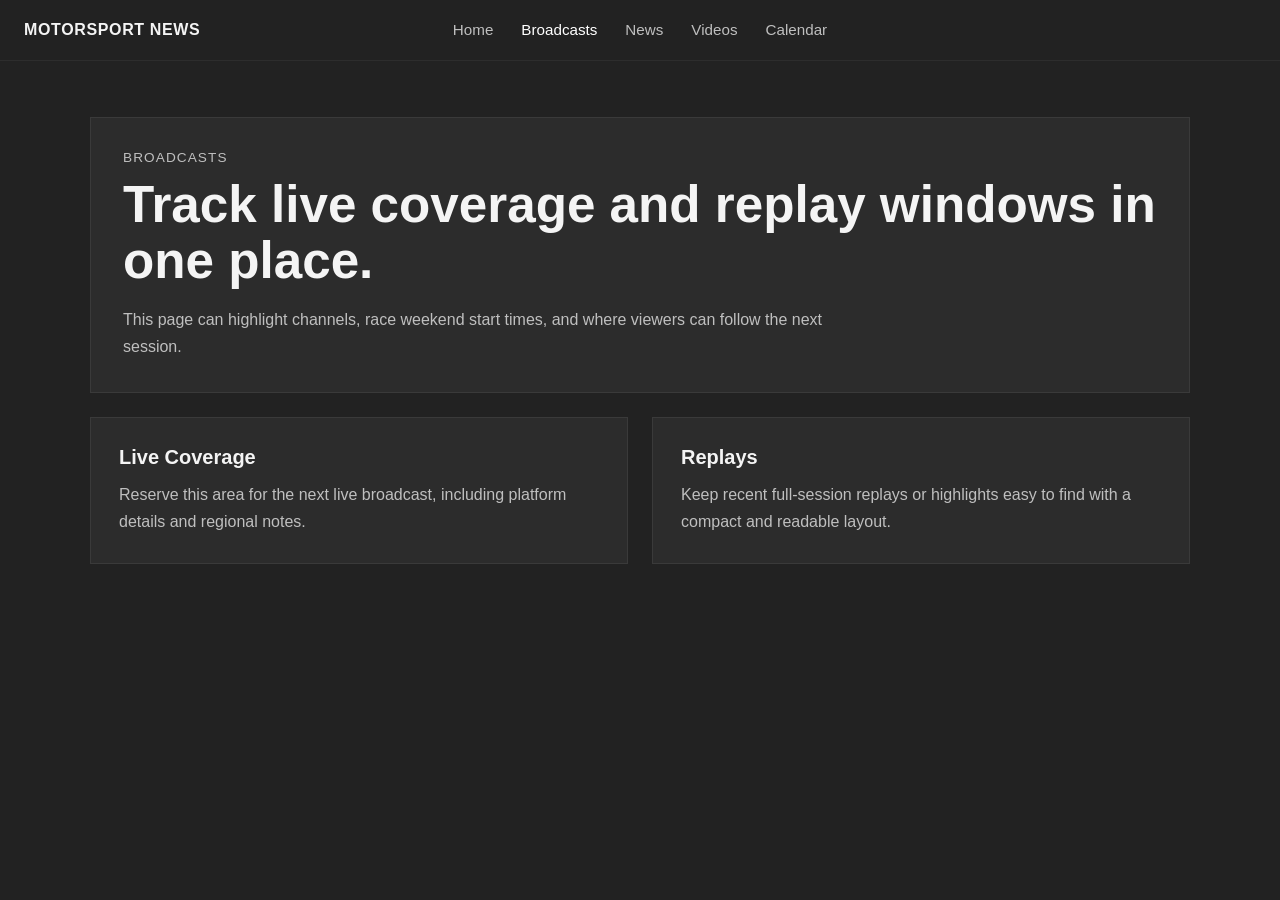
==== broadcasts.html @ 0280ee42 "Pages added" ====
<!DOCTYPE html>
<html lang="en">
<head>
  <meta charset="UTF-8">
  <meta name="viewport" content="width=device-width, initial-scale=1.0">
  <title>Motorsport News | Broadcasts</title>
  <link rel="stylesheet" href="styles.css">
</head>
<body>
  <header class="site-header">
    <nav class="top-nav" aria-label="Main navigation">
      <a class="logo" href="index.html">Motorsport News</a>

      <ul class="nav-links">
        <li><a href="index.html">Home</a></li>
        <li><a class="active" href="broadcasts.html" aria-current="page">Broadcasts</a></li>
        <li><a href="news.html">News</a></li>
        <li><a href="videos.html">Videos</a></li>
        <li><a href="calendar.html">Calendar</a></li>
      </ul>

      <div class="nav-spacer" aria-hidden="true"></div>
    </nav>
  </header>

  <main class="page-shell">
    <section class="hero">
      <p class="eyebrow">Broadcasts</p>
      <h1>Track live coverage and replay windows in one place.</h1>
      <p class="intro">
        This page can highlight channels, race weekend start times, and where viewers can follow the next session.
      </p>
    </section>

    <section class="content-grid">
      <article class="content-card">
        <h2>Live Coverage</h2>
        <p>Reserve this area for the next live broadcast, including platform details and regional notes.</p>
      </article>
      <article class="content-card">
        <h2>Replays</h2>
        <p>Keep recent full-session replays or highlights easy to find with a compact and readable layout.</p>
      </article>
    </section>
  </main>
</body>
</html>
---- styles.css ----
:root {
  color-scheme: dark;
  --page-bg: #222222;
  --header-bg: #222222;
  --panel-bg: #2c2c2c;
  --panel-border: #3a3a3a;
  --text: #f4f4f4;
  --text-muted: #bfbfbf;
  --link-hover: #ffffff;
}

* {
  box-sizing: border-box;
}

html {
  background: var(--page-bg);
}

body {
  margin: 0;
  min-height: 100vh;
  font-family: "Segoe UI", Tahoma, Geneva, Verdana, sans-serif;
  background: var(--page-bg);
  color: var(--text);
}

.site-header {
  width: 100%;
  background: var(--header-bg);
  border-bottom: 1px solid rgba(255, 255, 255, 0.05);
}

.top-nav {
  display: grid;
  grid-template-columns: 1fr auto 1fr;
  align-items: center;
  width: 100%;
  min-height: 60px;
  padding: 0 24px;
}

.logo {
  justify-self: start;
  color: var(--text);
  font-size: 1rem;
  font-weight: 700;
  letter-spacing: 0.04em;
  text-transform: uppercase;
  text-decoration: none;
  white-space: nowrap;
}

.nav-links {
  display: flex;
  align-items: center;
  justify-content: center;
  gap: 28px;
  margin: 0;
  padding: 0;
  list-style: none;
}

.nav-links a {
  color: var(--text-muted);
  text-decoration: none;
  font-size: 0.95rem;
  transition: color 0.2s ease;
}

.nav-links a:hover,
.nav-links a:focus-visible,
.nav-links a.active {
  color: var(--link-hover);
}

.nav-spacer {
  justify-self: end;
  width: 160px;
}

.page-shell {
  width: min(1100px, calc(100% - 48px));
  margin: 0 auto;
  padding: 56px 0 72px;
}

.hero {
  padding: 32px;
  border: 1px solid var(--panel-border);
  background: var(--panel-bg);
}

.eyebrow {
  margin: 0 0 12px;
  color: var(--text-muted);
  font-size: 0.85rem;
  text-transform: uppercase;
  letter-spacing: 0.08em;
}

.hero h1 {
  margin: 0 0 16px;
  font-size: clamp(2rem, 4vw, 3.4rem);
  line-height: 1.1;
}

.intro {
  margin: 0;
  max-width: 720px;
  color: var(--text-muted);
  font-size: 1rem;
  line-height: 1.7;
}

.content-grid {
  display: flex;
  gap: 24px;
  margin-top: 24px;
  flex-wrap: wrap;
}

.content-card {
  flex: 1 1 320px;
  padding: 28px;
  border: 1px solid var(--panel-border);
  background: var(--panel-bg);
}

.content-card h2 {
  margin: 0 0 12px;
  font-size: 1.25rem;
}

.content-card p {
  margin: 0;
  color: var(--text-muted);
  line-height: 1.7;
}

@media (max-width: 900px) {
  .top-nav {
    grid-template-columns: 1fr;
    gap: 16px;
    padding: 16px 24px;
  }

  .logo,
  .nav-spacer {
    justify-self: center;
  }

  .nav-links {
    flex-wrap: wrap;
    gap: 16px 20px;
  }

  .nav-spacer {
    display: none;
  }
}

@media (max-width: 600px) {
  .page-shell {
    width: min(100% - 32px, 1100px);
    padding: 40px 0 56px;
  }

  .hero,
  .content-card {
    padding: 24px;
  }
}
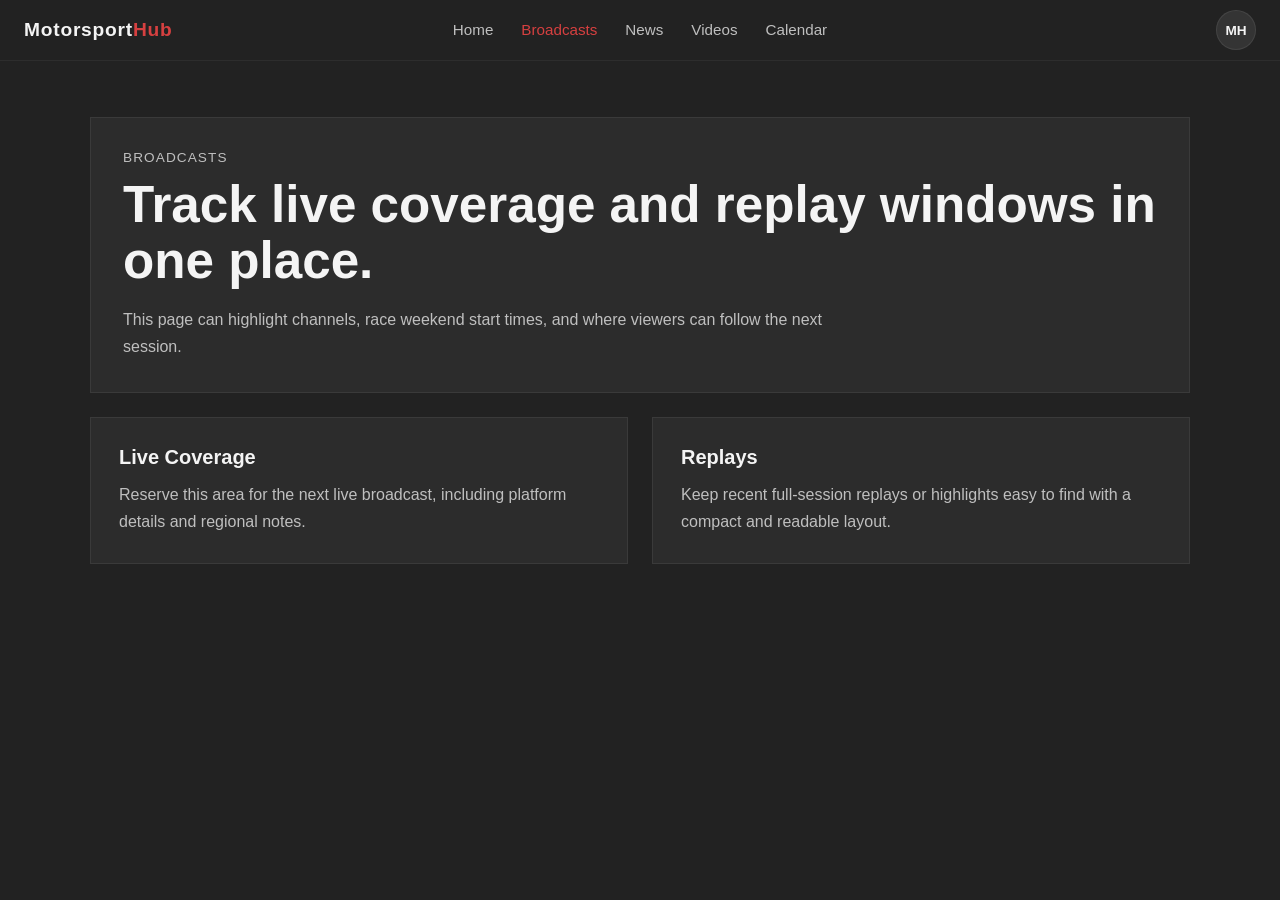
==== commit 8260c0ab: "Branding and account" ====
--- a/broadcasts.html
+++ b/broadcasts.html
@@ -3,13 +3,13 @@
 <head>
   <meta charset="UTF-8">
   <meta name="viewport" content="width=device-width, initial-scale=1.0">
-  <title>Motorsport News | Broadcasts</title>
+  <title>MotorsportHub | Broadcasts</title>
   <link rel="stylesheet" href="styles.css">
 </head>
 <body>
   <header class="site-header">
     <nav class="top-nav" aria-label="Main navigation">
-      <a class="logo" href="index.html">Motorsport News</a>
+      <a class="logo" href="index.html">Motorsport<span class="logo-accent">Hub</span></a>
 
       <ul class="nav-links">
         <li><a href="index.html">Home</a></li>
@@ -19,7 +19,9 @@
         <li><a href="calendar.html">Calendar</a></li>
       </ul>
 
-      <div class="nav-spacer" aria-hidden="true"></div>
+      <div class="nav-spacer">
+        <a class="profile-button" href="#" aria-label="Profile">MH</a>
+      </div>
     </nav>
   </header>
 
--- a/styles.css
+++ b/styles.css
@@ -6,7 +6,10 @@
   --panel-border: #3a3a3a;
   --text: #f4f4f4;
   --text-muted: #bfbfbf;
-  --link-hover: #ffffff;
+  --brand-red: #d64040;
+  --link-hover: #f8f8f8;
+  --profile-bg: #343434;
+  --profile-border: rgba(255, 255, 255, 0.08);
 }
 
 * {
@@ -43,12 +46,18 @@
 .logo {
   justify-self: start;
   color: var(--text);
-  font-size: 1rem;
+  display: inline-flex;
+  align-items: center;
+  gap: 0;
+  font-size: 1.2rem;
   font-weight: 700;
   letter-spacing: 0.04em;
-  text-transform: uppercase;
   text-decoration: none;
   white-space: nowrap;
+}
+
+.logo-accent {
+  color: var(--brand-red);
 }
 
 .nav-links {
@@ -69,14 +78,40 @@
 }
 
 .nav-links a:hover,
-.nav-links a:focus-visible,
+.nav-links a:focus-visible {
+  color: var(--link-hover);
+}
+
 .nav-links a.active {
-  color: var(--link-hover);
+  color: var(--brand-red);
 }
 
 .nav-spacer {
+  display: flex;
   justify-self: end;
   width: 160px;
+  justify-content: flex-end;
+}
+
+.profile-button {
+  display: inline-flex;
+  align-items: center;
+  justify-content: center;
+  width: 40px;
+  height: 40px;
+  border-radius: 50%;
+  border: 1px solid var(--profile-border);
+  background: var(--profile-bg);
+  color: var(--text);
+  font-size: 0.85rem;
+  font-weight: 700;
+  text-decoration: none;
+}
+
+.profile-button:hover,
+.profile-button:focus-visible {
+  background: #3a3a3a;
+  color: var(--link-hover);
 }
 
 .page-shell {
@@ -156,7 +191,7 @@
   }
 
   .nav-spacer {
-    display: none;
+    width: auto;
   }
 }
 
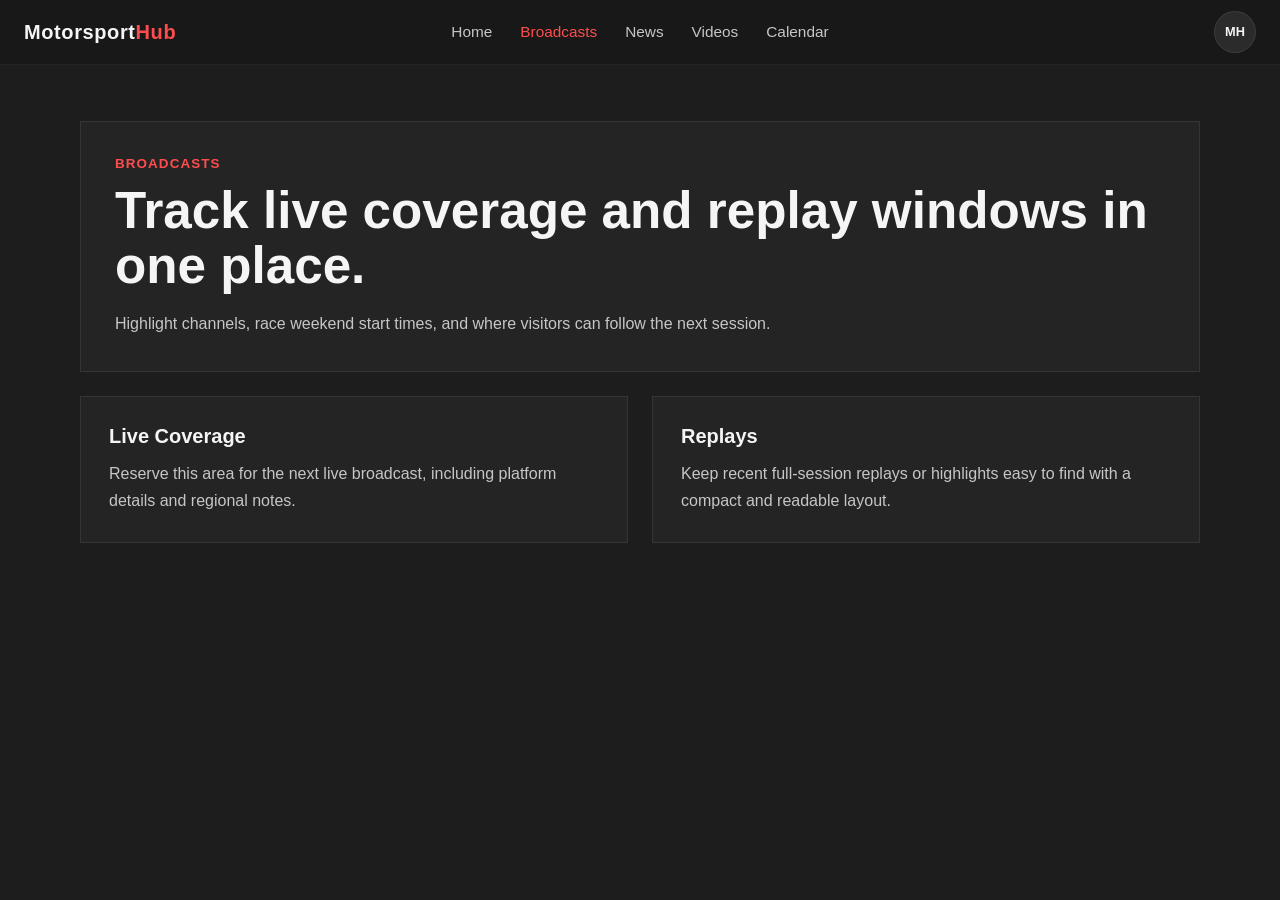
==== commit 5f3c9580: "PHP to HTML fix" ====
--- a/broadcasts.html
+++ b/broadcasts.html
@@ -4,12 +4,14 @@
   <meta charset="UTF-8">
   <meta name="viewport" content="width=device-width, initial-scale=1.0">
   <title>MotorsportHub | Broadcasts</title>
-  <link rel="stylesheet" href="styles.css">
+  <link rel="stylesheet" href="assets/css/styles.css">
 </head>
 <body>
   <header class="site-header">
     <nav class="top-nav" aria-label="Main navigation">
-      <a class="logo" href="index.html">Motorsport<span class="logo-accent">Hub</span></a>
+      <a class="logo" href="index.html" aria-label="MotorsportHub home">
+        <span class="logo-text">Motorsport</span><span class="logo-accent">Hub</span>
+      </a>
 
       <ul class="nav-links">
         <li><a href="index.html">Home</a></li>
@@ -19,8 +21,10 @@
         <li><a href="calendar.html">Calendar</a></li>
       </ul>
 
-      <div class="nav-spacer">
-        <a class="profile-button" href="#" aria-label="Profile">MH</a>
+      <div class="header-actions">
+        <a class="profile-button" href="account.html" aria-label="Account">
+          <span aria-hidden="true">MH</span>
+        </a>
       </div>
     </nav>
   </header>
@@ -30,7 +34,7 @@
       <p class="eyebrow">Broadcasts</p>
       <h1>Track live coverage and replay windows in one place.</h1>
       <p class="intro">
-        This page can highlight channels, race weekend start times, and where viewers can follow the next session.
+        Highlight channels, race weekend start times, and where visitors can follow the next session.
       </p>
     </section>
 
--- a/assets/css/styles.css
+++ b/assets/css/styles.css
@@ -0,0 +1,231 @@
+:root {
+  color-scheme: dark;
+  --page-bg: #1d1d1d;
+  --header-bg: #181818;
+  --panel-bg: #242424;
+  --panel-border: #353535;
+  --text: #f5f5f5;
+  --text-muted: #c6c6c6;
+  --accent-red: #ff4d4f;
+  --accent-red-strong: #ff6769;
+  --hover-text: #ffffff;
+  --profile-bg: #2b2b2b;
+  --profile-border: rgba(255, 255, 255, 0.08);
+}
+
+* {
+  box-sizing: border-box;
+}
+
+html {
+  background: var(--page-bg);
+}
+
+body {
+  margin: 0;
+  min-height: 100vh;
+  background: var(--page-bg);
+  color: var(--text);
+  font-family: "Segoe UI", Tahoma, Geneva, Verdana, sans-serif;
+}
+
+a {
+  color: inherit;
+}
+
+.site-header {
+  width: 100%;
+  background: var(--header-bg);
+  border-bottom: 1px solid rgba(255, 255, 255, 0.05);
+}
+
+.top-nav {
+  display: grid;
+  grid-template-columns: minmax(180px, 1fr) auto minmax(180px, 1fr);
+  align-items: center;
+  gap: 20px;
+  min-height: 64px;
+  padding: 0 24px;
+}
+
+.logo {
+  display: inline-flex;
+  align-items: center;
+  justify-self: start;
+  font-size: 1.25rem;
+  font-weight: 700;
+  letter-spacing: 0.03em;
+  text-decoration: none;
+  white-space: nowrap;
+}
+
+.logo-text {
+  color: var(--text);
+}
+
+.logo-accent {
+  color: var(--accent-red);
+}
+
+.nav-links {
+  display: flex;
+  align-items: center;
+  justify-content: center;
+  gap: 28px;
+  margin: 0;
+  padding: 0;
+  list-style: none;
+}
+
+.nav-links a {
+  color: var(--text-muted);
+  text-decoration: none;
+  font-size: 0.96rem;
+  line-height: 1;
+  transition: color 0.18s ease;
+}
+
+.nav-links a:hover,
+.nav-links a:focus-visible {
+  color: var(--hover-text);
+}
+
+.nav-links a.active {
+  color: var(--accent-red);
+}
+
+.header-actions {
+  display: flex;
+  align-items: center;
+  justify-content: flex-end;
+  justify-self: end;
+}
+
+.profile-button {
+  display: inline-flex;
+  align-items: center;
+  justify-content: center;
+  width: 42px;
+  height: 42px;
+  aspect-ratio: 1 / 1;
+  border-radius: 999px;
+  border: 1px solid var(--profile-border);
+  background: var(--profile-bg);
+  color: var(--text);
+  font-size: 0.8rem;
+  font-weight: 700;
+  line-height: 1;
+  text-decoration: none;
+  overflow: hidden;
+  transition: background-color 0.18s ease, border-color 0.18s ease, color 0.18s ease;
+}
+
+.profile-button:hover,
+.profile-button:focus-visible {
+  background: #343434;
+  color: var(--hover-text);
+}
+
+.profile-button.active {
+  border-color: rgba(255, 77, 79, 0.7);
+  color: var(--accent-red);
+}
+
+.page-shell {
+  width: min(1120px, calc(100% - 48px));
+  margin: 0 auto;
+  padding: 56px 0 72px;
+}
+
+.hero,
+.content-card {
+  background: var(--panel-bg);
+  border: 1px solid var(--panel-border);
+}
+
+.hero {
+  padding: 34px;
+}
+
+.eyebrow {
+  margin: 0 0 12px;
+  color: var(--accent-red);
+  font-size: 0.84rem;
+  font-weight: 600;
+  letter-spacing: 0.08em;
+  text-transform: uppercase;
+}
+
+.hero h1 {
+  margin: 0 0 16px;
+  font-size: clamp(2rem, 4vw, 3.4rem);
+  line-height: 1.08;
+}
+
+.intro {
+  margin: 0;
+  max-width: 760px;
+  color: var(--text-muted);
+  line-height: 1.7;
+}
+
+.content-grid {
+  display: flex;
+  flex-wrap: wrap;
+  gap: 24px;
+  margin-top: 24px;
+}
+
+.content-card {
+  flex: 1 1 320px;
+  padding: 28px;
+}
+
+.content-card h2 {
+  margin: 0 0 12px;
+  font-size: 1.25rem;
+}
+
+.content-card p {
+  margin: 0;
+  color: var(--text-muted);
+  line-height: 1.7;
+}
+
+@media (max-width: 920px) {
+  .top-nav {
+    grid-template-columns: 1fr;
+    justify-items: center;
+    padding: 18px 24px;
+  }
+
+  .logo,
+  .header-actions {
+    justify-self: center;
+  }
+
+  .nav-links {
+    flex-wrap: wrap;
+    gap: 16px 20px;
+  }
+}
+
+@media (max-width: 640px) {
+  .page-shell {
+    width: min(100% - 32px, 1120px);
+    padding: 40px 0 56px;
+  }
+
+  .hero,
+  .content-card {
+    padding: 24px;
+  }
+
+  .logo {
+    font-size: 1.08rem;
+  }
+
+  .nav-links {
+    gap: 14px 16px;
+  }
+}
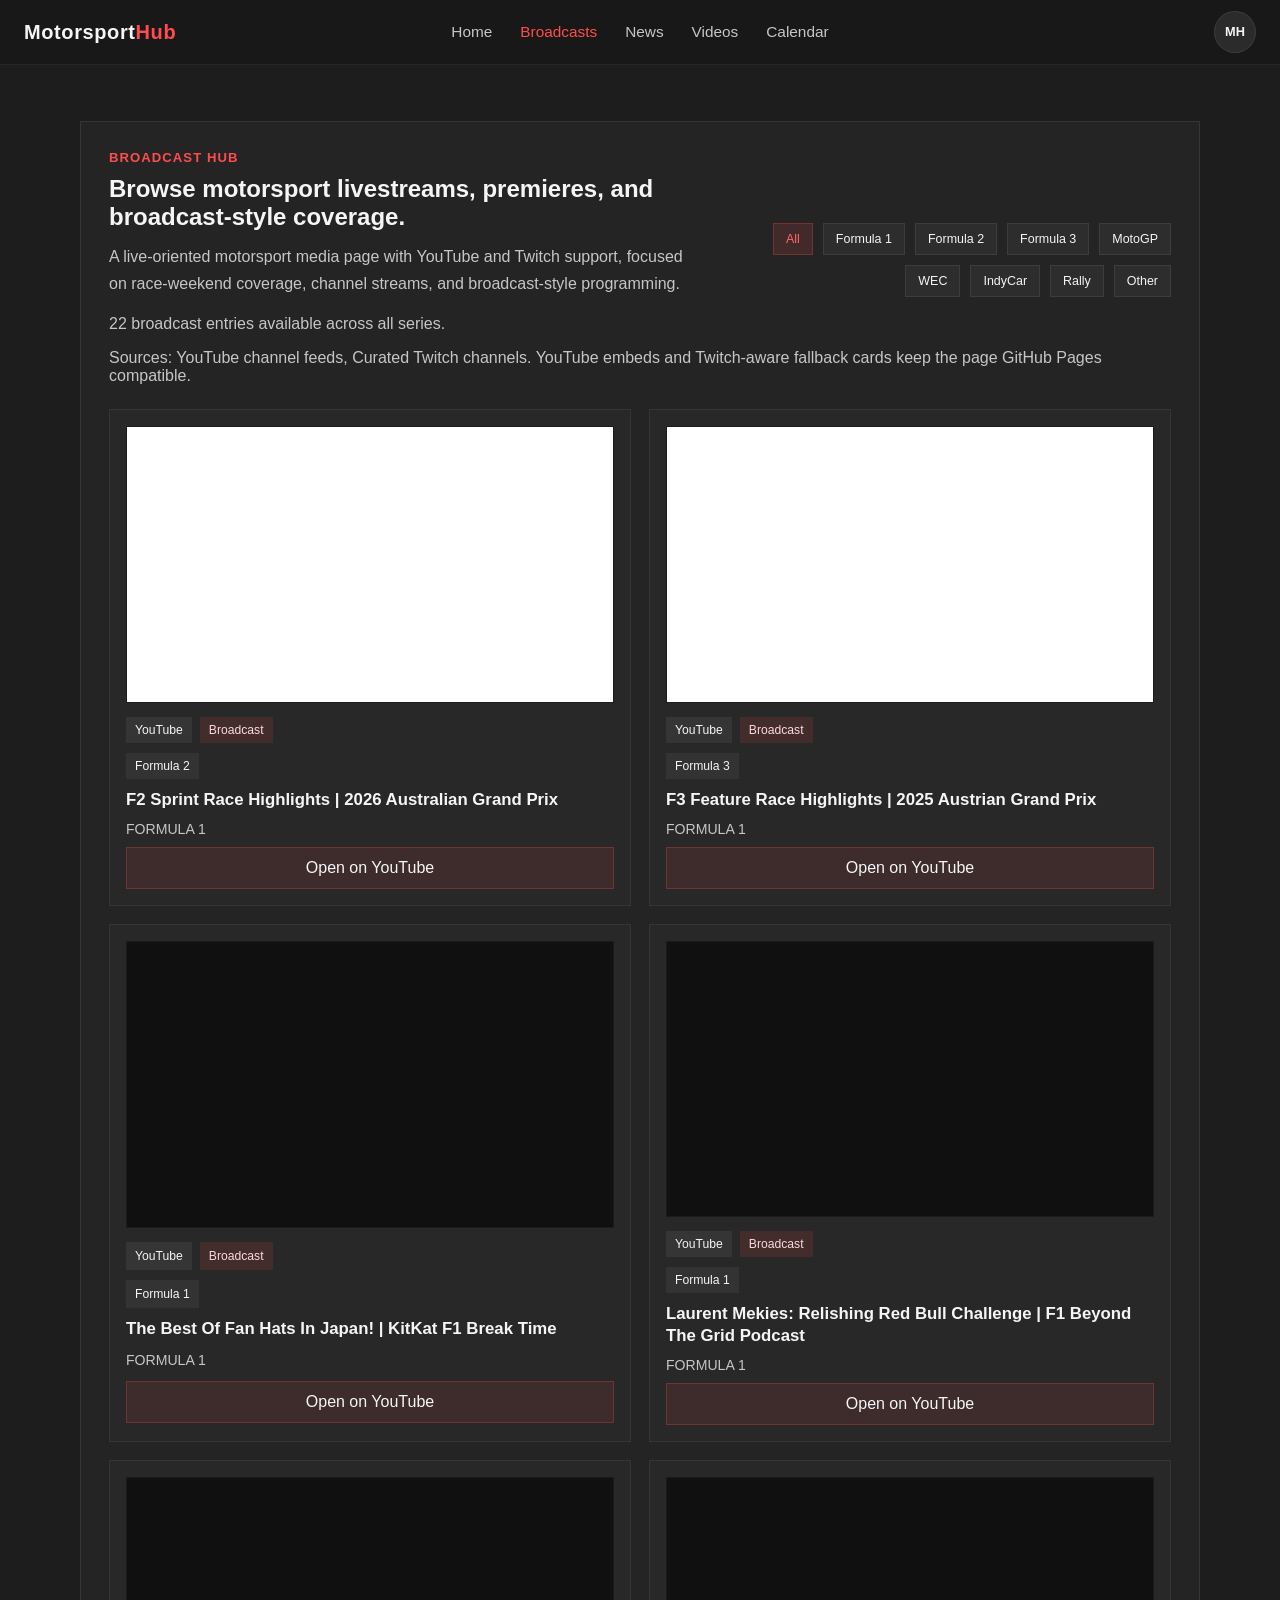
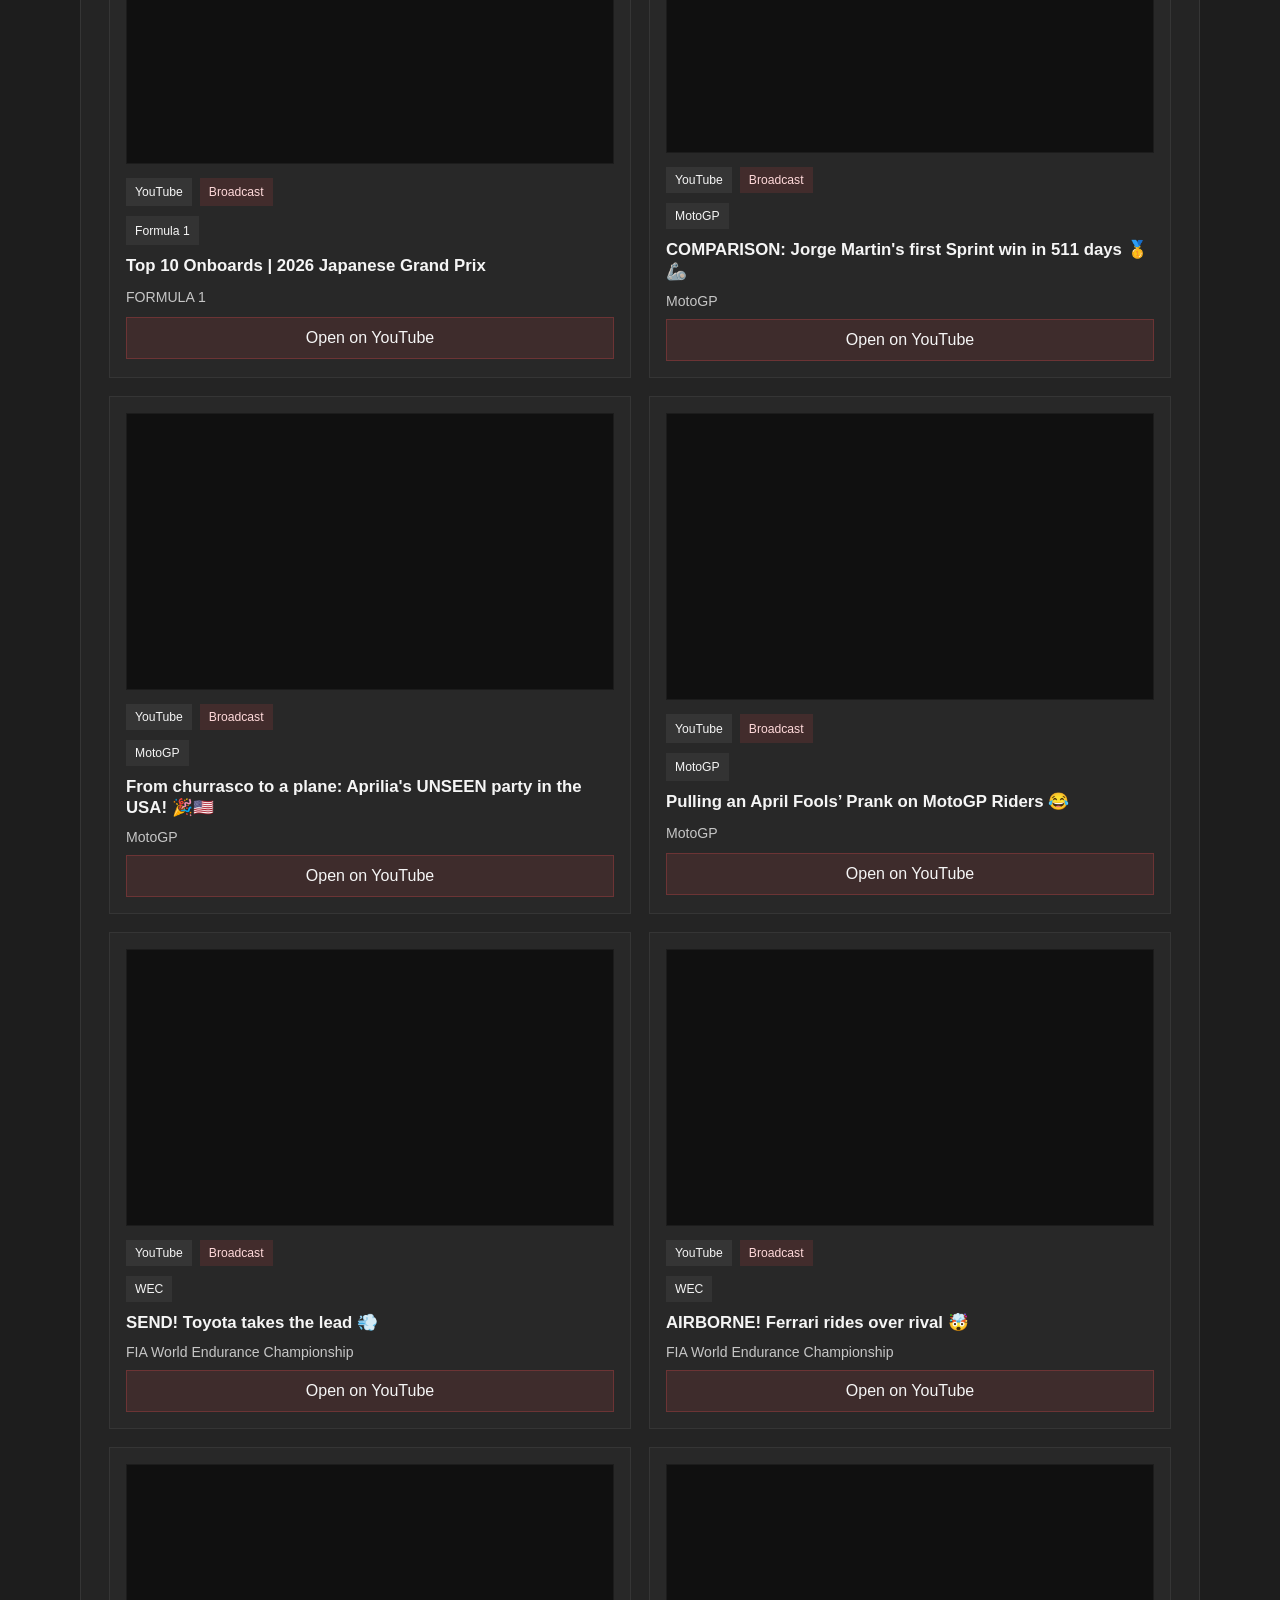
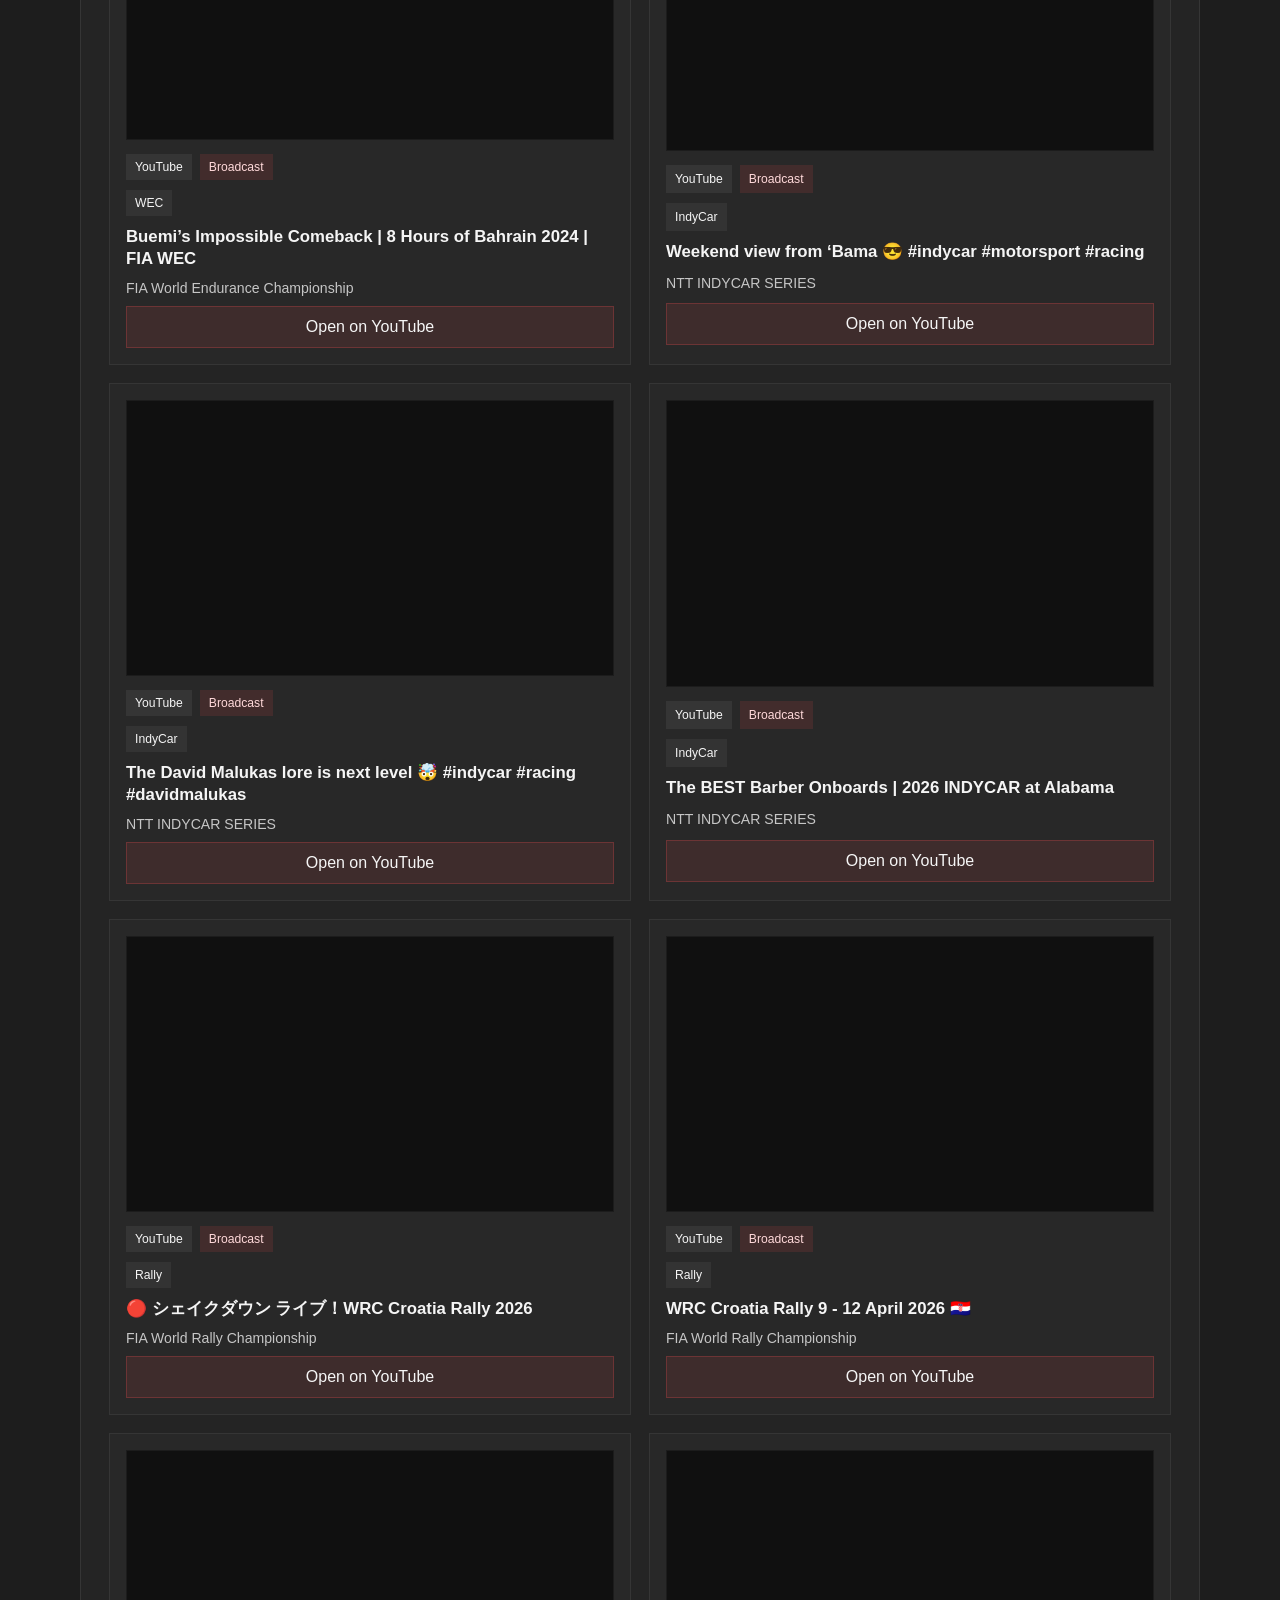
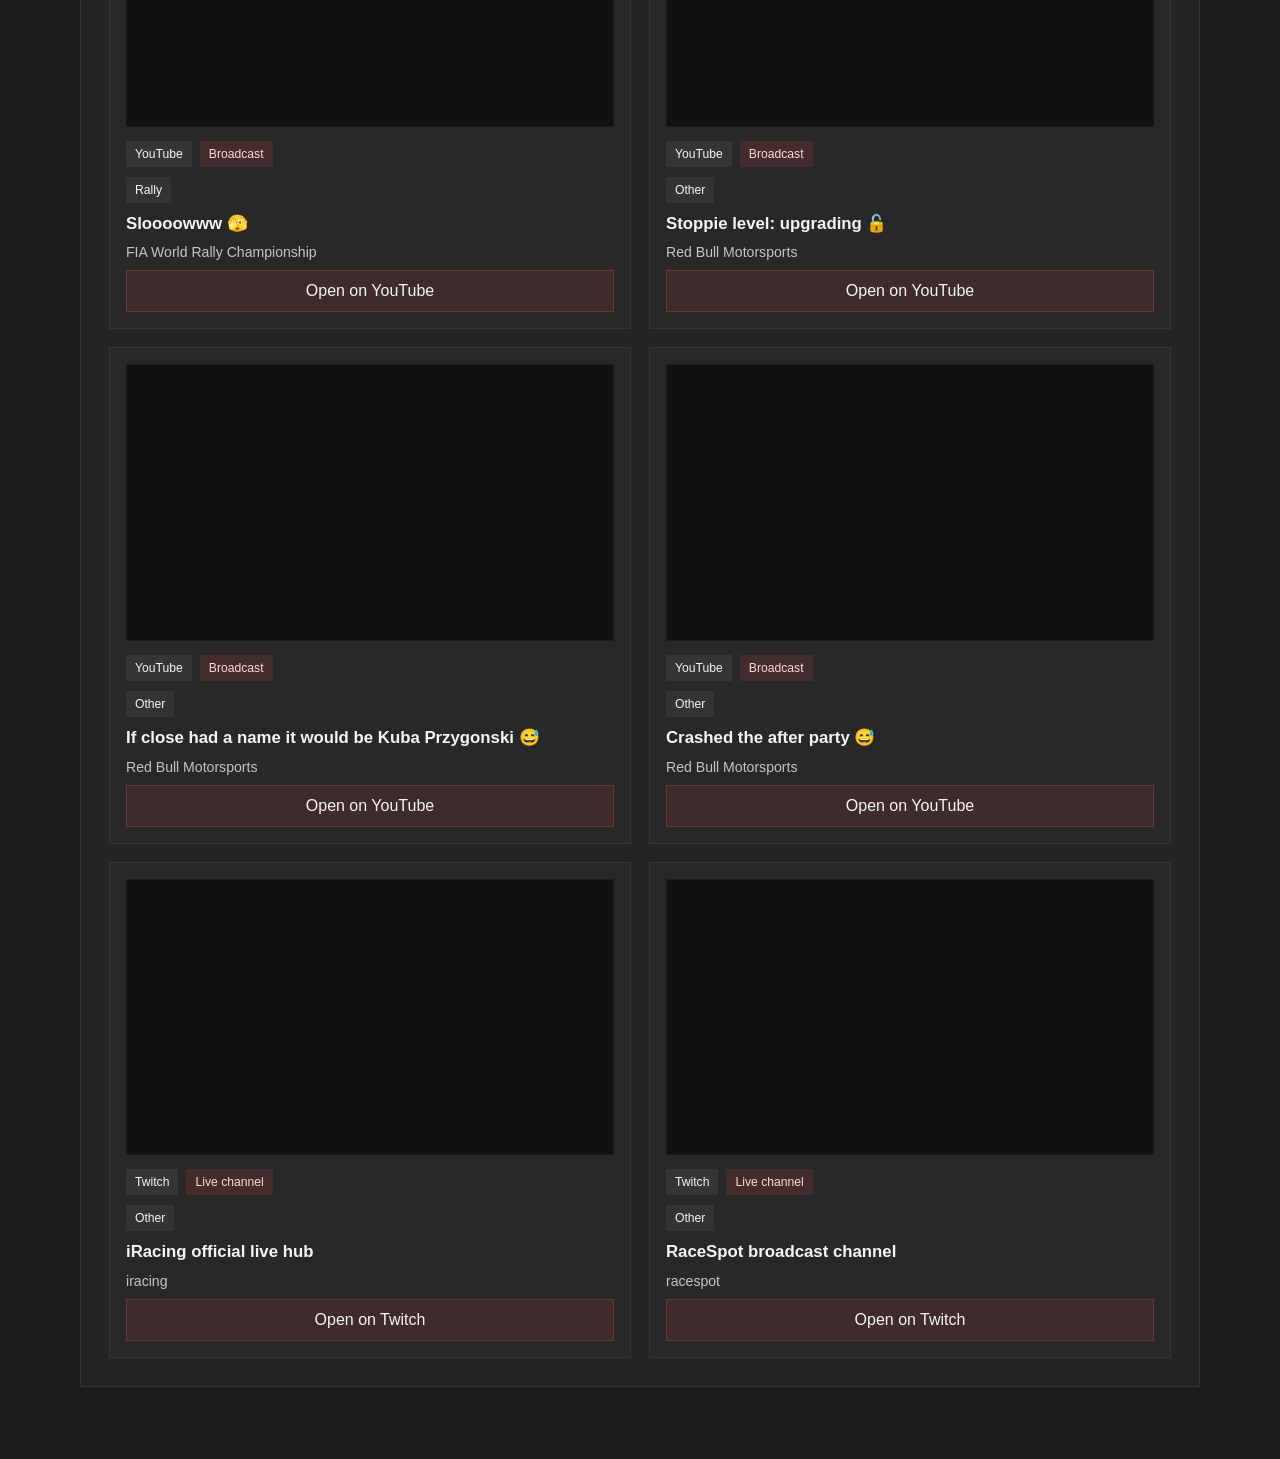
==== commit d41e2c47: "Broadcasts" ====
--- a/broadcasts.html
+++ b/broadcasts.html
@@ -5,8 +5,9 @@
   <meta name="viewport" content="width=device-width, initial-scale=1.0">
   <title>MotorsportHub | Broadcasts</title>
   <link rel="stylesheet" href="assets/css/styles.css">
+  <link rel="stylesheet" href="assets/css/broadcasts.css">
 </head>
-<body>
+<body class="broadcasts-page">
   <header class="site-header">
     <nav class="top-nav" aria-label="Main navigation">
       <a class="logo" href="index.html" aria-label="MotorsportHub home">
@@ -29,25 +30,34 @@
     </nav>
   </header>
 
-  <main class="page-shell">
-    <section class="hero">
-      <p class="eyebrow">Broadcasts</p>
-      <h1>Track live coverage and replay windows in one place.</h1>
-      <p class="intro">
-        Highlight channels, race weekend start times, and where visitors can follow the next session.
-      </p>
-    </section>
+  <main class="page-shell broadcasts-shell">
+    <section class="broadcasts-panel" aria-labelledby="broadcasts-title">
+      <div class="broadcasts-header">
+        <div>
+          <p class="section-kicker">Broadcast Hub</p>
+          <h1 id="broadcasts-title">Browse motorsport livestreams, premieres, and broadcast-style coverage.</h1>
+          <p class="broadcasts-intro">
+            A live-oriented motorsport media page with YouTube and Twitch support, focused on race-weekend coverage, channel streams, and broadcast-style programming.
+          </p>
+        </div>
 
-    <section class="content-grid">
-      <article class="content-card">
-        <h2>Live Coverage</h2>
-        <p>Reserve this area for the next live broadcast, including platform details and regional notes.</p>
-      </article>
-      <article class="content-card">
-        <h2>Replays</h2>
-        <p>Keep recent full-session replays or highlights easy to find with a compact and readable layout.</p>
-      </article>
+        <div id="broadcasts-filters" class="broadcasts-filters" role="toolbar" aria-label="Filter broadcasts by racing series"></div>
+      </div>
+
+      <div class="broadcasts-meta">
+        <p id="broadcasts-status" class="broadcasts-status">Loading broadcasts...</p>
+        <p id="broadcasts-source" class="broadcasts-source"></p>
+      </div>
+
+      <div id="broadcasts-grid" class="broadcasts-grid" aria-live="polite"></div>
+
+      <div id="broadcasts-empty" class="broadcasts-empty" hidden>
+        <h2>No broadcasts for this series yet</h2>
+        <p>Choose another racing series or switch back to All to browse the wider motorsport broadcast feed.</p>
+      </div>
     </section>
   </main>
+
+  <script type="module" src="assets/js/broadcasts-page.js"></script>
 </body>
 </html>
--- a/assets/css/styles.css
+++ b/assets/css/styles.css
@@ -192,6 +192,273 @@
   line-height: 1.7;
 }
 
+.section-kicker {
+  margin: 0 0 10px;
+  color: var(--accent-red);
+  font-size: 0.82rem;
+  font-weight: 700;
+  letter-spacing: 0.08em;
+  text-transform: uppercase;
+}
+
+.agenda-panel {
+  padding: 28px;
+  background: var(--panel-bg);
+  border: 1px solid var(--panel-border);
+}
+
+.agenda-toolbar {
+  display: flex;
+  align-items: flex-start;
+  justify-content: space-between;
+  gap: 24px;
+  margin-bottom: 20px;
+}
+
+.agenda-toolbar h2,
+.agenda-empty h3,
+.agenda-notes h3 {
+  margin: 0;
+  font-size: 1.45rem;
+}
+
+.agenda-subtitle {
+  margin: 10px 0 0;
+  max-width: 680px;
+  color: var(--text-muted);
+  line-height: 1.6;
+}
+
+.agenda-meta {
+  display: flex;
+  align-items: center;
+  justify-content: space-between;
+  gap: 16px;
+  margin-bottom: 16px;
+  flex-wrap: wrap;
+}
+
+.agenda-status,
+.agenda-source {
+  margin: 0;
+  color: var(--text-muted);
+  font-size: 0.92rem;
+}
+
+.agenda-shell {
+  overflow-x: auto;
+  padding-bottom: 12px;
+  border: 1px solid rgba(255, 255, 255, 0.04);
+  background:
+    radial-gradient(circle at top left, rgba(255, 77, 79, 0.08), transparent 26%),
+    linear-gradient(180deg, rgba(255, 255, 255, 0.015), rgba(255, 255, 255, 0));
+}
+
+.agenda-grid {
+  min-width: 1500px;
+  display: grid;
+  position: relative;
+  align-items: start;
+}
+
+.agenda-corner,
+.agenda-date,
+.agenda-series,
+.agenda-cell {
+  min-height: 92px;
+  padding: 16px;
+  border-right: 1px solid rgba(255, 255, 255, 0.04);
+  border-bottom: 1px solid rgba(255, 255, 255, 0.04);
+}
+
+.agenda-corner,
+.agenda-date,
+.agenda-series {
+  background: #1f1f1f;
+}
+
+.agenda-corner {
+  display: flex;
+  flex-direction: column;
+  justify-content: center;
+  position: sticky;
+  top: 0;
+  left: 0;
+  z-index: 5;
+  box-shadow: 1px 0 0 rgba(255, 255, 255, 0.04);
+  width: 100%;
+  height: 100%;
+}
+
+.agenda-corner strong {
+  font-size: 1rem;
+}
+
+.agenda-corner span {
+  color: var(--text-muted);
+  font-size: 0.82rem;
+}
+
+.agenda-date {
+  position: sticky;
+  top: 0;
+  z-index: 4;
+  display: flex;
+  flex-direction: column;
+  justify-content: center;
+  gap: 8px;
+  min-height: 92px;
+  height: 100%;
+}
+
+.agenda-date strong {
+  display: block;
+  font-size: 0.98rem;
+}
+
+.agenda-date span,
+.agenda-date small {
+  color: var(--text-muted);
+  font-size: 0.8rem;
+}
+
+.agenda-date.today {
+  background: linear-gradient(180deg, rgba(255, 77, 79, 0.16), rgba(255, 77, 79, 0.04));
+}
+
+.agenda-series {
+  display: flex;
+  flex-direction: column;
+  justify-content: center;
+  gap: 6px;
+  position: sticky;
+  left: 0;
+  z-index: 3;
+  min-height: 112px;
+  box-shadow: 1px 0 0 rgba(255, 255, 255, 0.04);
+  width: 100%;
+  height: 100%;
+}
+
+.agenda-series strong {
+  font-size: 0.96rem;
+}
+
+.agenda-series span {
+  color: var(--text-muted);
+  font-size: 0.82rem;
+}
+
+.agenda-series-count {
+  display: inline-flex;
+  align-self: flex-start;
+  padding: 4px 8px;
+  background: rgba(255, 255, 255, 0.05);
+  color: var(--text-muted);
+  font-size: 0.75rem;
+}
+
+.agenda-cell {
+  position: relative;
+  min-height: 112px;
+  background:
+    linear-gradient(180deg, rgba(255, 255, 255, 0.02), rgba(255, 255, 255, 0.008));
+}
+
+.agenda-cell.weekend {
+  background:
+    linear-gradient(180deg, rgba(255, 255, 255, 0.03), rgba(255, 255, 255, 0.012));
+}
+
+.agenda-cell.today::after {
+  content: "";
+  position: absolute;
+  inset: 0 auto 0 0;
+  width: 2px;
+  background: rgba(255, 77, 79, 0.55);
+}
+
+.agenda-event {
+  position: relative;
+  margin: 8px 6px;
+  padding: 10px 12px;
+  background: linear-gradient(180deg, rgba(255, 77, 79, 0.09), rgba(255, 77, 79, 0.04));
+  border: 1px solid rgba(255, 77, 79, 0.18);
+  overflow: hidden;
+  align-self: start;
+  min-height: 0;
+}
+
+.agenda-event::before {
+  content: "";
+  position: absolute;
+  inset: 0 auto 0 0;
+  width: 3px;
+  background: rgba(255, 77, 79, 0.85);
+}
+
+.agenda-event h4,
+.agenda-event p,
+.agenda-event ul {
+  margin: 0;
+}
+
+.agenda-event h4 {
+  font-size: 0.9rem;
+  margin-bottom: 10px;
+}
+
+.session-pills {
+  display: flex;
+  flex-wrap: wrap;
+  gap: 6px;
+}
+
+.session-pill {
+  display: grid;
+  gap: 2px;
+  min-width: 120px;
+  padding: 6px 8px;
+  font-size: 0.75rem;
+}
+
+.session-pill {
+  background: rgba(255, 255, 255, 0.07);
+  color: var(--text);
+  border: 1px solid rgba(255, 255, 255, 0.06);
+}
+
+.session-pill strong,
+.session-pill em {
+  font-style: normal;
+  line-height: 1.2;
+}
+
+.session-pill em {
+  color: var(--text-muted);
+  font-size: 0.72rem;
+}
+
+.agenda-empty {
+  margin-top: 20px;
+  padding: 24px;
+  border: 1px dashed var(--panel-border);
+  color: var(--text-muted);
+}
+
+.agenda-empty p,
+.agenda-notes p {
+  margin: 10px 0 0;
+  line-height: 1.7;
+  color: var(--text-muted);
+}
+
+.agenda-notes {
+  margin-top: 18px;
+  padding-top: 18px;
+  border-top: 1px solid rgba(255, 255, 255, 0.06);
+}
+
 @media (max-width: 920px) {
   .top-nav {
     grid-template-columns: 1fr;
@@ -208,6 +475,10 @@
     flex-wrap: wrap;
     gap: 16px 20px;
   }
+
+  .agenda-toolbar {
+    flex-direction: column;
+  }
 }
 
 @media (max-width: 640px) {
@@ -228,4 +499,20 @@
   .nav-links {
     gap: 14px 16px;
   }
-}
+
+  .agenda-panel {
+    padding: 20px;
+  }
+
+  .agenda-grid {
+    min-width: 1280px;
+  }
+
+  .agenda-corner,
+  .agenda-date,
+  .agenda-series,
+  .agenda-cell {
+    min-height: 72px;
+    padding: 12px;
+  }
+}
--- a/assets/css/broadcasts.css
+++ b/assets/css/broadcasts.css
@@ -0,0 +1,223 @@
+.broadcasts-shell {
+  display: grid;
+}
+
+.broadcasts-panel {
+  padding: 28px;
+  background: var(--panel-bg);
+  border: 1px solid var(--panel-border);
+}
+
+.broadcasts-header {
+  display: flex;
+  align-items: flex-end;
+  justify-content: space-between;
+  gap: 24px;
+}
+
+.broadcasts-header h1,
+.broadcasts-empty h2 {
+  margin: 0;
+}
+
+.broadcasts-intro,
+.broadcasts-status,
+.broadcasts-source,
+.broadcast-card-source,
+.broadcast-card-platform,
+.broadcast-empty-card p,
+.broadcasts-empty p {
+  color: var(--text-muted);
+}
+
+.broadcasts-intro {
+  margin: 12px 0 0;
+  max-width: 720px;
+  line-height: 1.7;
+}
+
+.broadcasts-filters {
+  display: flex;
+  flex-wrap: wrap;
+  gap: 10px;
+  justify-content: flex-end;
+}
+
+.broadcast-filter {
+  display: inline-flex;
+  align-items: center;
+  justify-content: center;
+  padding: 8px 12px;
+  border: 1px solid rgba(255, 255, 255, 0.08);
+  background: rgba(255, 255, 255, 0.04);
+  color: var(--text);
+  font-size: 0.78rem;
+  cursor: pointer;
+  transition: border-color 0.18s ease, color 0.18s ease, background-color 0.18s ease;
+}
+
+.broadcast-filter:hover,
+.broadcast-filter:focus-visible {
+  color: var(--hover-text);
+  border-color: rgba(255, 255, 255, 0.18);
+}
+
+.broadcast-filter.active {
+  background: rgba(255, 77, 79, 0.14);
+  border-color: rgba(255, 77, 79, 0.25);
+  color: var(--accent-red-strong);
+}
+
+.broadcasts-meta {
+  display: flex;
+  align-items: center;
+  justify-content: space-between;
+  gap: 16px;
+  margin: 18px 0 24px;
+  flex-wrap: wrap;
+}
+
+.broadcasts-status,
+.broadcasts-source {
+  margin: 0;
+}
+
+.broadcasts-grid {
+  display: grid;
+  grid-template-columns: repeat(2, minmax(0, 1fr));
+  gap: 18px;
+}
+
+.broadcast-card,
+.broadcast-empty-card {
+  display: grid;
+  gap: 14px;
+  padding: 16px;
+  background: rgba(255, 255, 255, 0.02);
+  border: 1px solid rgba(255, 255, 255, 0.06);
+}
+
+.broadcast-embed {
+  position: relative;
+  width: 100%;
+  padding-top: 56.25%;
+  overflow: hidden;
+  background: #101010;
+  border: 1px solid rgba(255, 255, 255, 0.05);
+}
+
+.broadcast-embed iframe {
+  position: absolute;
+  inset: 0;
+  width: 100%;
+  height: 100%;
+  border: 0;
+}
+
+.broadcast-card-body,
+.broadcast-empty-card {
+  display: grid;
+  gap: 10px;
+}
+
+.broadcast-card-body h2,
+.broadcast-empty-card h2 {
+  margin: 0;
+  font-size: 1.05rem;
+  line-height: 1.3;
+}
+
+.broadcast-meta-row,
+.broadcast-tags {
+  display: flex;
+  flex-wrap: wrap;
+  gap: 8px;
+}
+
+.broadcast-tag,
+.status-badge,
+.platform-badge {
+  display: inline-flex;
+  align-items: center;
+  justify-content: center;
+  padding: 6px 9px;
+  font-size: 0.76rem;
+}
+
+.broadcast-tag {
+  background: rgba(255, 255, 255, 0.05);
+  color: var(--text);
+}
+
+.platform-badge {
+  background: rgba(255, 255, 255, 0.06);
+  color: var(--text);
+}
+
+.status-badge {
+  background: rgba(255, 77, 79, 0.12);
+  color: #ffd9da;
+}
+
+.broadcast-card-source,
+.broadcast-card-platform {
+  margin: 0;
+  font-size: 0.88rem;
+}
+
+.broadcast-link {
+  display: inline-flex;
+  align-items: center;
+  justify-content: center;
+  align-self: flex-start;
+  padding: 11px 16px;
+  border: 1px solid rgba(255, 77, 79, 0.24);
+  background: rgba(255, 77, 79, 0.1);
+  color: var(--text);
+  text-decoration: none;
+}
+
+.broadcast-link:hover,
+.broadcast-link:focus-visible {
+  background: rgba(255, 77, 79, 0.18);
+  color: var(--hover-text);
+}
+
+.broadcast-empty-card {
+  align-content: start;
+  background:
+    radial-gradient(circle at top left, rgba(145, 70, 255, 0.12), transparent 28%),
+    rgba(255, 255, 255, 0.02);
+}
+
+.broadcast-empty-card p {
+  margin: 0;
+  line-height: 1.6;
+}
+
+.broadcasts-empty {
+  margin-top: 10px;
+  padding: 22px;
+  border: 1px dashed rgba(255, 255, 255, 0.1);
+}
+
+@media (max-width: 980px) {
+  .broadcasts-header {
+    flex-direction: column;
+    align-items: flex-start;
+  }
+
+  .broadcasts-filters {
+    justify-content: flex-start;
+  }
+
+  .broadcasts-grid {
+    grid-template-columns: 1fr;
+  }
+}
+
+@media (max-width: 640px) {
+  .broadcasts-panel {
+    padding: 20px;
+  }
+}
